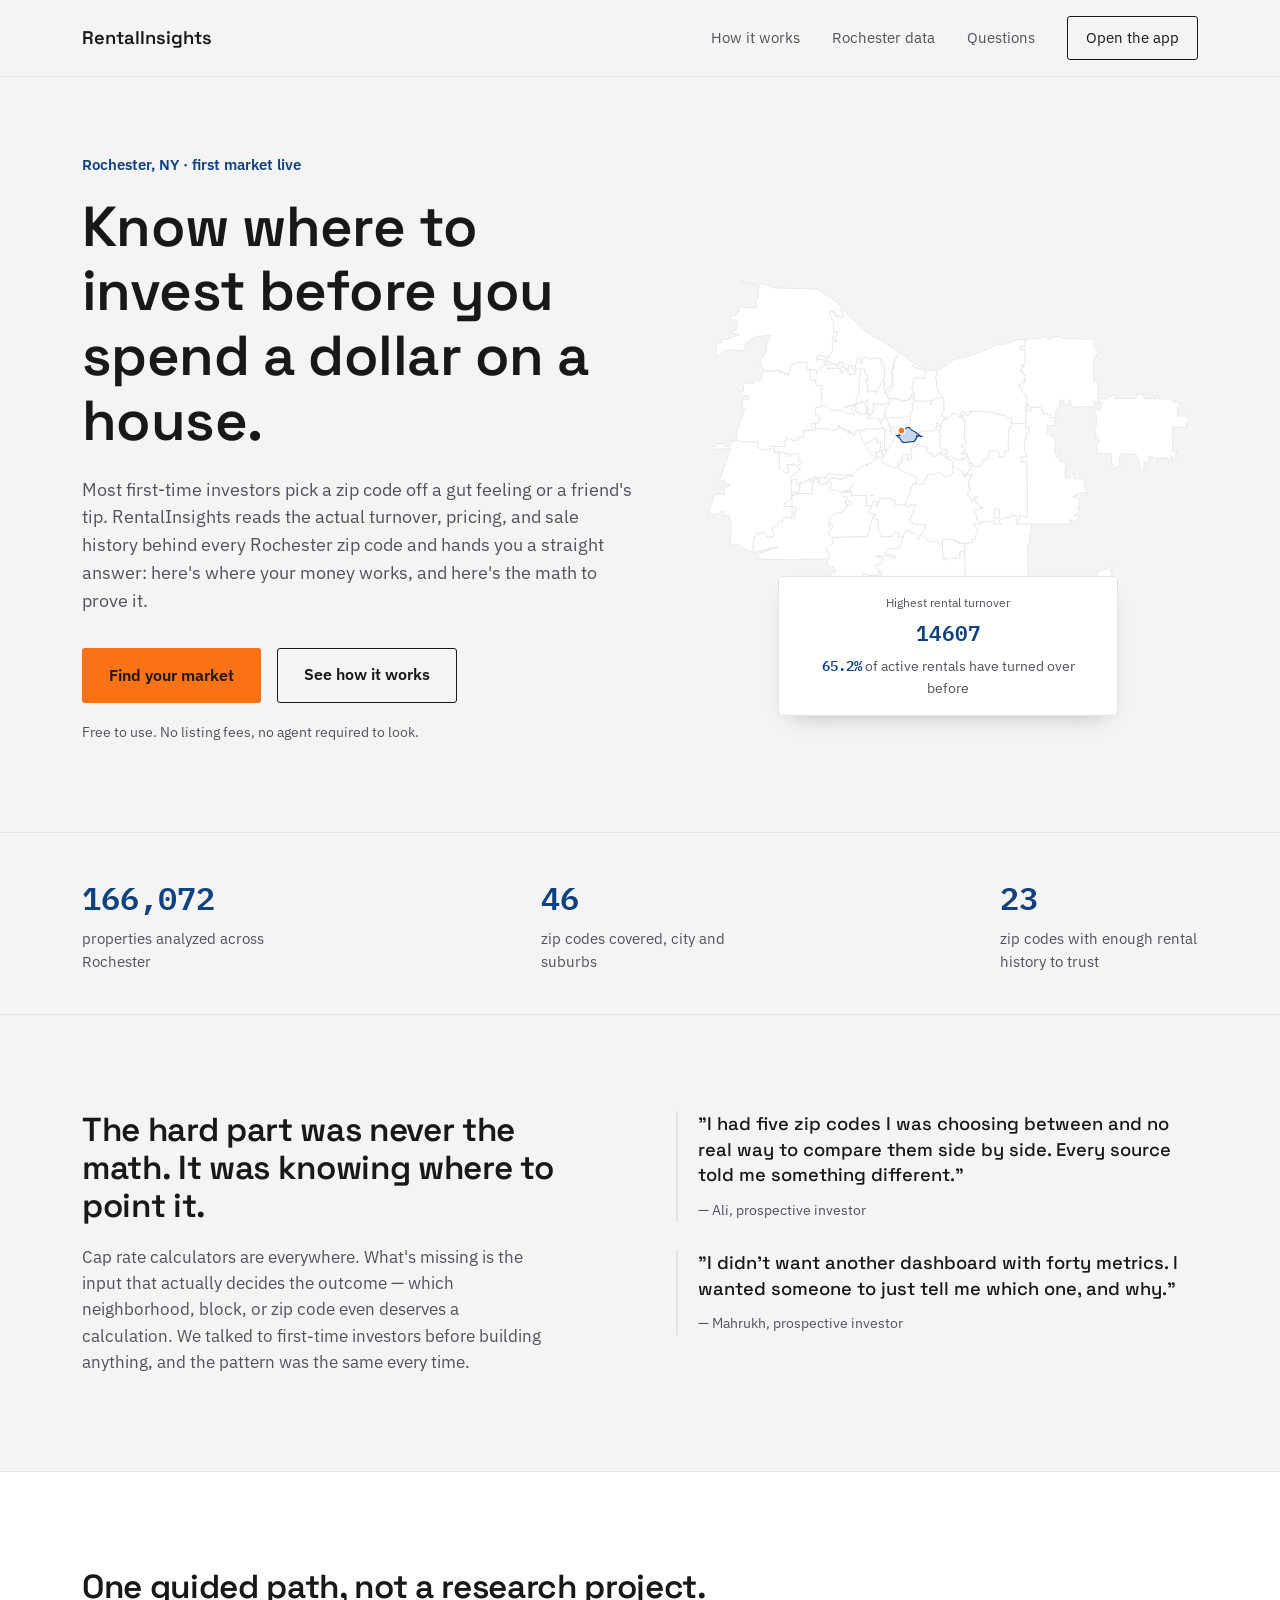
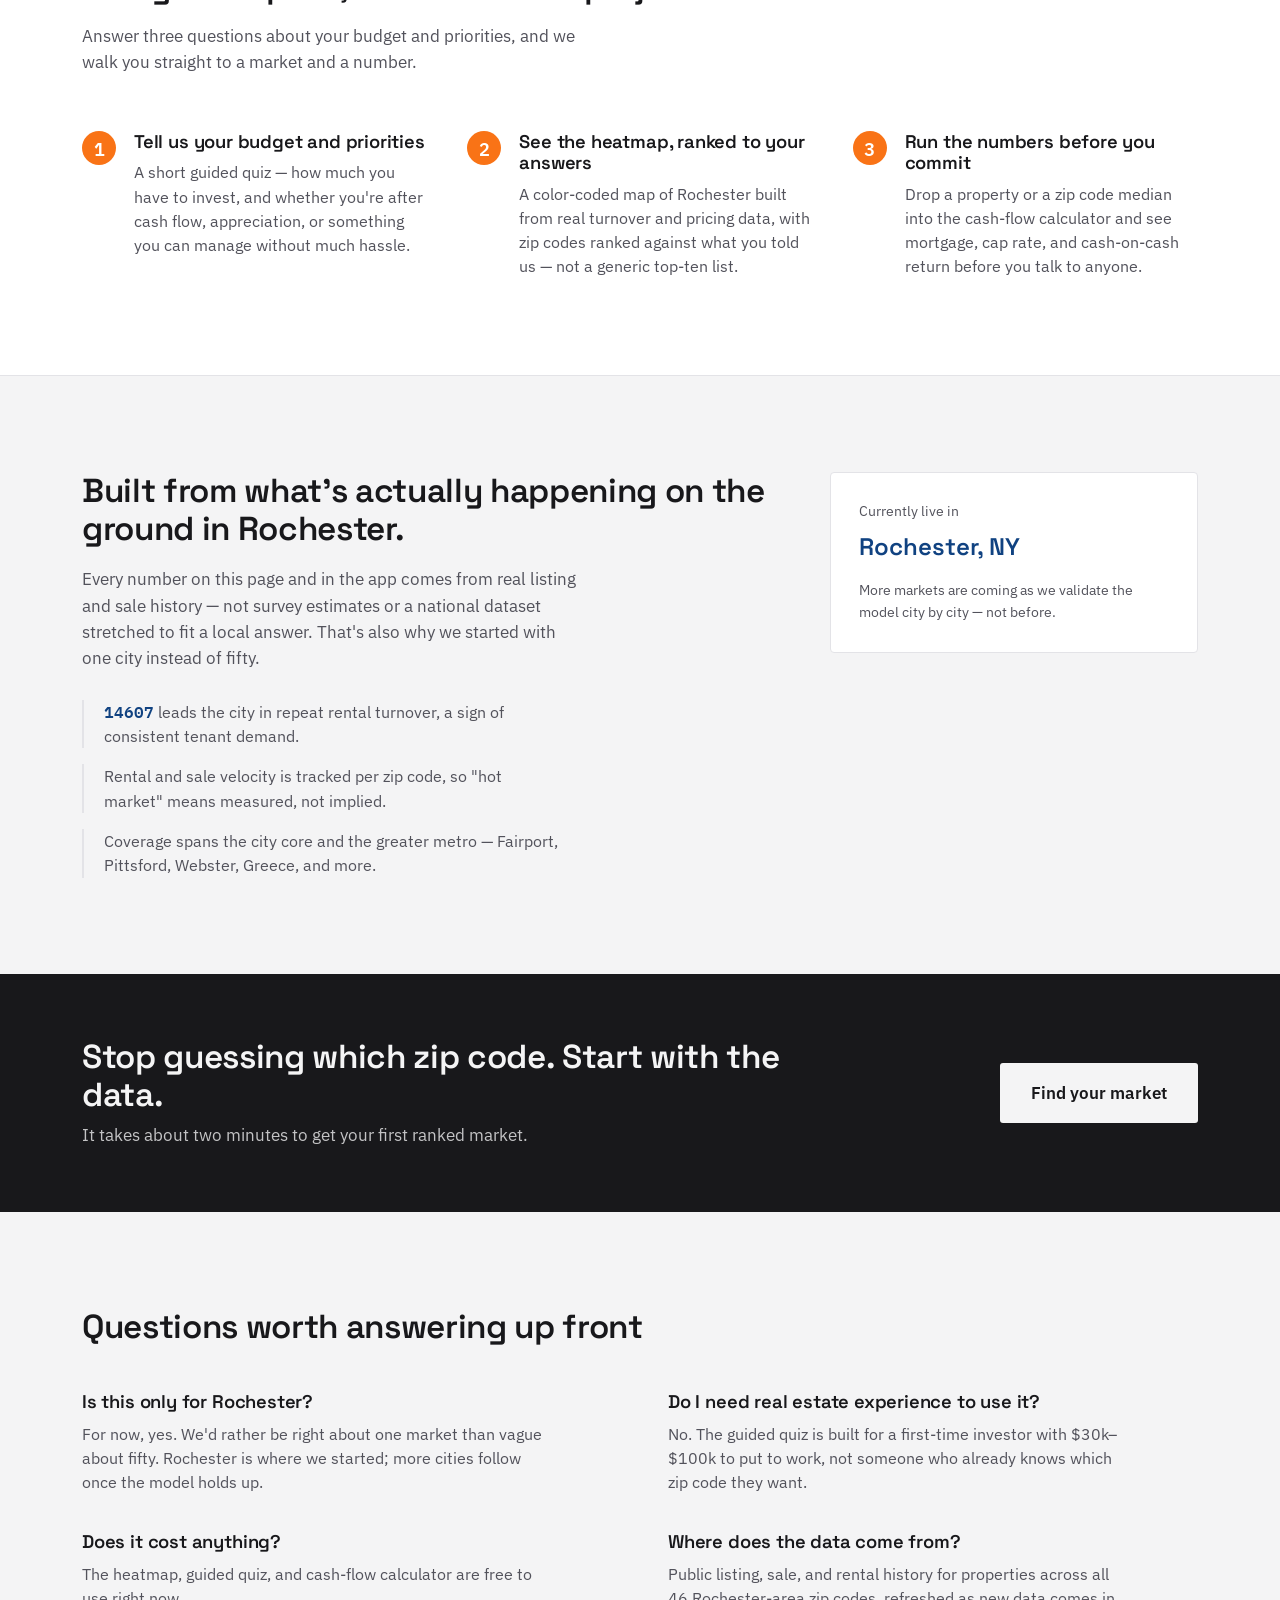
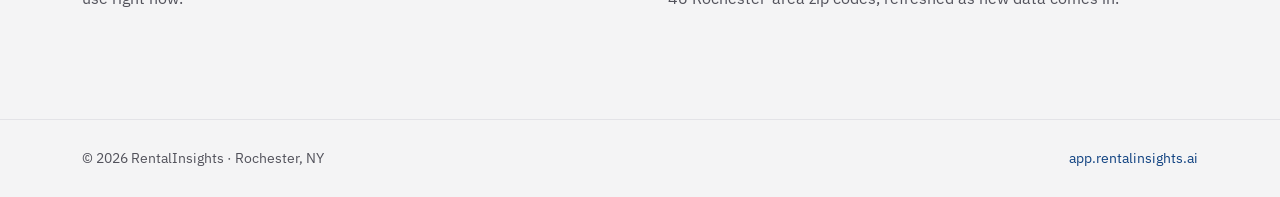
==== index.html @ c23ad4b2 "Add static marketing landing page for GitHub Pages Editorial cartography-themed landing page grounde" ====
<!doctype html>
<html lang="en">
<head>
  <meta charset="UTF-8" />
  <meta name="viewport" content="width=device-width, initial-scale=1.0" />
  <title>RentalInsights — Know where to invest before you spend a dollar on a house</title>
  <meta name="description" content="RentalInsights turns Rochester, NY's actual property and rental-turnover data into a plain answer: which zip codes are worth your money, and why." />
  <link rel="preconnect" href="https://fonts.googleapis.com" />
  <link rel="preconnect" href="https://fonts.gstatic.com" crossorigin />
  <link href="https://fonts.googleapis.com/css2?family=Space+Grotesk:wght@400;500;600;700&family=IBM+Plex+Sans:wght@400;500;600&family=IBM+Plex+Mono:wght@500;600&display=swap" rel="stylesheet" />
  <link rel="stylesheet" href="styles.css" />
  <link rel="icon" href="data:image/svg+xml,<svg xmlns=%22http://www.w3.org/2000/svg%22 viewBox=%220 0 100 100%22><rect width=%22100%22 height=%22100%22 rx=%2216%22 fill=%22%23f97316%22/><circle cx=%2250%22 cy=%2244%22 r=%2220%22 fill=%22none%22 stroke=%22%23ffffff%22 stroke-width=%228%22/><line x1=%2264%22 y1=%2258%22 x2=%2280%22 y2=%2274%22 stroke=%22%23ffffff%22 stroke-width=%228%22 stroke-linecap=%22round%22/></svg>" />
</head>
<body>

  <header class="site-header">
    <div class="wrap header-row">
      <a class="wordmark" href="#top">RentalInsights</a>
      <nav class="header-nav">
        <a href="#how-it-works">How it works</a>
        <a href="#rochester">Rochester data</a>
        <a href="#faq">Questions</a>
        <a class="header-cta" href="https://app.rentalinsights.ai">Open the app</a>
      </nav>
    </div>
  </header>

  <main id="top">

    <section class="hero">
      <div class="wrap hero-grid">
        <div class="hero-copy">
          <p class="kicker">Rochester, NY &middot; first market live</p>
          <h1>Know where to invest before you spend a dollar on a house.</h1>
          <p class="lede">
            Most first-time investors pick a zip code off a gut feeling or a friend's tip. RentalInsights
            reads the actual turnover, pricing, and sale history behind every Rochester zip code and hands
            you a straight answer: here's where your money works, and here's the math to prove it.
          </p>
          <div class="hero-actions">
            <a class="btn btn-primary" href="https://app.rentalinsights.ai/onboarding/">Find your market</a>
            <a class="btn btn-quiet" href="#how-it-works">See how it works</a>
          </div>
          <p class="hero-note">Free to use. No listing fees, no agent required to look.</p>
        </div>

        <div class="hero-map">
          <img src="assets/rochester-zips.svg" alt="Map of Rochester, NY zip codes, with 14607 highlighted" class="map-svg" />
          <div class="map-callout">
            <span class="map-callout-label">Highest rental turnover</span>
            <span class="map-callout-zip">14607</span>
            <span class="map-callout-stat"><span class="num">65.2%</span> of active rentals have turned over before</span>
          </div>
        </div>
      </div>
    </section>

    <section class="proof">
      <div class="wrap proof-row">
        <div class="proof-stat">
          <span class="num">166,072</span>
          <span class="proof-label">properties analyzed across Rochester</span>
        </div>
        <div class="proof-stat">
          <span class="num">46</span>
          <span class="proof-label">zip codes covered, city and suburbs</span>
        </div>
        <div class="proof-stat">
          <span class="num">23</span>
          <span class="proof-label">zip codes with enough rental history to trust</span>
        </div>
      </div>
    </section>

    <section class="problem">
      <div class="wrap problem-grid">
        <div class="problem-text">
          <h2>The hard part was never the math. It was knowing where to point it.</h2>
          <p>
            Cap rate calculators are everywhere. What's missing is the input that actually decides
            the outcome &mdash; which neighborhood, block, or zip code even deserves a calculation.
            We talked to first-time investors before building anything, and the pattern was the same
            every time.
          </p>
        </div>
        <div class="quotes">
          <blockquote class="quote">
            <p>"I had five zip codes I was choosing between and no real way to compare them side by side. Every source told me something different."</p>
            <cite>&mdash; Ali, prospective investor</cite>
          </blockquote>
          <blockquote class="quote">
            <p>"I didn't want another dashboard with forty metrics. I wanted someone to just tell me which one, and why."</p>
            <cite>&mdash; Mahrukh, prospective investor</cite>
          </blockquote>
        </div>
      </div>
    </section>

    <section class="journey" id="how-it-works">
      <div class="wrap">
        <h2>One guided path, not a research project.</h2>
        <p class="section-lede">
          Answer three questions about your budget and priorities, and we walk you straight to a market
          and a number.
        </p>

        <ol class="steps">
          <li class="step">
            <span class="step-index">1</span>
            <div class="step-body">
              <h3>Tell us your budget and priorities</h3>
              <p>A short guided quiz &mdash; how much you have to invest, and whether you're after cash flow, appreciation, or something you can manage without much hassle.</p>
            </div>
          </li>
          <li class="step">
            <span class="step-index">2</span>
            <div class="step-body">
              <h3>See the heatmap, ranked to your answers</h3>
              <p>A color-coded map of Rochester built from real turnover and pricing data, with zip codes ranked against what you told us &mdash; not a generic top-ten list.</p>
            </div>
          </li>
          <li class="step">
            <span class="step-index">3</span>
            <div class="step-body">
              <h3>Run the numbers before you commit</h3>
              <p>Drop a property or a zip code median into the cash-flow calculator and see mortgage, cap rate, and cash-on-cash return before you talk to anyone.</p>
            </div>
          </li>
        </ol>
      </div>
    </section>

    <section class="rochester" id="rochester">
      <div class="wrap rochester-grid">
        <div class="rochester-text">
          <h2>Built from what's actually happening on the ground in Rochester.</h2>
          <p>
            Every number on this page and in the app comes from real listing and sale history &mdash;
            not survey estimates or a national dataset stretched to fit a local answer. That's also
            why we started with one city instead of fifty.
          </p>
          <ul class="fact-list">
            <li><span class="num">14607</span> leads the city in repeat rental turnover, a sign of consistent tenant demand.</li>
            <li>Rental and sale velocity is tracked per zip code, so "hot market" means measured, not implied.</li>
            <li>Coverage spans the city core and the greater metro &mdash; Fairport, Pittsford, Webster, Greece, and more.</li>
          </ul>
        </div>
        <div class="rochester-badge">
          <p class="badge-eyebrow">Currently live in</p>
          <p class="badge-city">Rochester, NY</p>
          <p class="badge-note">More markets are coming as we validate the model city by city &mdash; not before.</p>
        </div>
      </div>
    </section>

    <section class="cta-band">
      <div class="wrap cta-row">
        <div>
          <h2>Stop guessing which zip code. Start with the data.</h2>
          <p>It takes about two minutes to get your first ranked market.</p>
        </div>
        <a class="btn btn-primary btn-large" href="https://app.rentalinsights.ai/onboarding/">Find your market</a>
      </div>
    </section>

    <section class="faq" id="faq">
      <div class="wrap">
        <h2>Questions worth answering up front</h2>
        <div class="faq-grid">
          <div class="faq-item">
            <h3>Is this only for Rochester?</h3>
            <p>For now, yes. We'd rather be right about one market than vague about fifty. Rochester is where we started; more cities follow once the model holds up.</p>
          </div>
          <div class="faq-item">
            <h3>Do I need real estate experience to use it?</h3>
            <p>No. The guided quiz is built for a first-time investor with $30k&ndash;$100k to put to work, not someone who already knows which zip code they want.</p>
          </div>
          <div class="faq-item">
            <h3>Does it cost anything?</h3>
            <p>The heatmap, guided quiz, and cash-flow calculator are free to use right now.</p>
          </div>
          <div class="faq-item">
            <h3>Where does the data come from?</h3>
            <p>Public listing, sale, and rental history for properties across all 46 Rochester-area zip codes, refreshed as new data comes in.</p>
          </div>
        </div>
      </div>
    </section>

  </main>

  <footer class="site-footer">
    <div class="wrap footer-row">
      <span>&copy; 2026 RentalInsights &middot; Rochester, NY</span>
      <a href="https://app.rentalinsights.ai">app.rentalinsights.ai</a>
    </div>
  </footer>

</body>
</html>
---- styles.css ----
:root {
  --ink-900: #18181b;
  --ink-700: #52525b;
  --paper-50: #f4f4f5;
  --paper-0: #ffffff;
  --signal-blue: #2a78d6;
  --signal-blue-deep: #104281;
  --brand-orange: #f97316;
  --brand-orange-deep: #c2410c;
  --line: #e3e3e7;

  --font-display: "Space Grotesk", "IBM Plex Sans", sans-serif;
  --font-body: "IBM Plex Sans", sans-serif;
  --font-mono: "IBM Plex Mono", monospace;

  color-scheme: light;
}

* { box-sizing: border-box; }

body {
  margin: 0;
  background: var(--paper-50);
  color: var(--ink-900);
  font-family: var(--font-body);
  font-size: 17px;
  line-height: 1.55;
  -webkit-font-smoothing: antialiased;
}

.wrap {
  max-width: 1180px;
  margin: 0 auto;
  padding: 0 32px;
}

h1, h2, h3 {
  font-family: var(--font-display);
  color: var(--ink-900);
  line-height: 1.15;
  margin: 0;
  letter-spacing: -0.01em;
}

h1 { font-size: clamp(2.4rem, 4.4vw, 3.6rem); font-weight: 600; }
h2 { font-size: clamp(1.7rem, 2.6vw, 2.3rem); font-weight: 600; max-width: 34ch; }
h3 { font-size: 1.15rem; font-weight: 600; }

p { margin: 0; }

a { color: inherit; }

.num {
  font-family: var(--font-mono);
  font-weight: 600;
  color: var(--signal-blue-deep);
}

/* ---------- header ---------- */

.site-header {
  border-bottom: 1px solid var(--line);
  background: var(--paper-50);
}

.header-row {
  display: flex;
  align-items: center;
  justify-content: space-between;
  height: 76px;
}

.wordmark {
  font-family: var(--font-display);
  font-weight: 600;
  font-size: 1.15rem;
  text-decoration: none;
  color: var(--ink-900);
}

.header-nav {
  display: flex;
  align-items: center;
  gap: 32px;
}

.header-nav a {
  text-decoration: none;
  font-size: 0.95rem;
  color: var(--ink-700);
}

.header-nav a:hover { color: var(--ink-900); }

.header-cta {
  padding: 9px 18px;
  border: 1px solid var(--ink-900);
  border-radius: 3px;
  color: var(--ink-900) !important;
}

.header-cta:hover {
  background: var(--ink-900);
  color: var(--paper-50) !important;
}

/* ---------- buttons ---------- */

.btn {
  display: inline-block;
  text-decoration: none;
  font-family: var(--font-body);
  font-weight: 600;
  font-size: 1rem;
  padding: 14px 26px;
  border-radius: 3px;
  border: 1px solid transparent;
  transition: background 0.15s ease, color 0.15s ease, border-color 0.15s ease;
}

.btn-primary {
  background: var(--brand-orange);
  color: var(--ink-900);
}

.btn-primary:hover { background: var(--brand-orange-deep); color: var(--paper-0); }

.btn-quiet {
  color: var(--ink-900);
  border-color: var(--ink-900);
  padding: 13px 26px;
}

.btn-quiet:hover {
  background: var(--ink-900);
  color: var(--paper-50);
}

.btn-large { font-size: 1.05rem; padding: 16px 30px; }

/* ---------- hero ---------- */

.hero {
  padding: 76px 0 88px;
}

.hero-grid {
  display: grid;
  grid-template-columns: 1.05fr 0.95fr;
  gap: 64px;
  align-items: center;
}

.kicker {
  font-size: 0.95rem;
  color: var(--signal-blue-deep);
  font-weight: 600;
  margin-bottom: 18px;
}

.hero-copy h1 { margin-bottom: 22px; }

.lede {
  font-size: 1.12rem;
  color: var(--ink-700);
  max-width: 52ch;
  margin-bottom: 34px;
}

.hero-actions {
  display: flex;
  gap: 16px;
  margin-bottom: 18px;
}

.hero-note {
  font-size: 0.9rem;
  color: var(--ink-700);
}

.hero-map {
  position: relative;
}

.map-svg {
  width: 100%;
  height: auto;
  display: block;
}

.zip-fills path {
  fill: var(--paper-0);
  stroke: var(--line);
  stroke-width: 1.4;
}

.zip-highlight path {
  fill: var(--signal-blue);
  fill-opacity: 0.22;
  stroke: var(--signal-blue-deep);
  stroke-width: 2.2;
}

.zip-marker {
  fill: var(--brand-orange);
  stroke: var(--paper-0);
  stroke-width: 3;
}

.map-callout {
  position: absolute;
  bottom: -18px;
  left: 50%;
  transform: translateX(-50%);
  background: var(--paper-0);
  border: 1px solid var(--line);
  border-radius: 4px;
  padding: 16px 22px;
  width: min(340px, 84%);
  text-align: center;
  box-shadow: 0 10px 24px -14px rgba(24, 24, 27, 0.35);
}

.map-callout-label {
  display: block;
  font-size: 0.78rem;
  color: var(--ink-700);
  margin-bottom: 4px;
}

.map-callout-zip {
  display: block;
  font-family: var(--font-mono);
  font-weight: 600;
  font-size: 1.3rem;
  color: var(--signal-blue-deep);
  margin-bottom: 6px;
}

.map-callout-stat {
  display: block;
  font-size: 0.86rem;
  color: var(--ink-700);
}

/* ---------- proof strip ---------- */

.proof {
  border-top: 1px solid var(--line);
  border-bottom: 1px solid var(--line);
  padding: 40px 0;
}

.proof-row {
  display: flex;
  justify-content: space-between;
  gap: 32px;
  flex-wrap: wrap;
}

.proof-stat {
  display: flex;
  flex-direction: column;
  gap: 6px;
}

.proof-stat .num { font-size: 2rem; }

.proof-label {
  font-size: 0.92rem;
  color: var(--ink-700);
  max-width: 22ch;
}

/* ---------- problem / quotes ---------- */

.problem { padding: 96px 0; }

.problem-grid {
  display: grid;
  grid-template-columns: 1fr 1fr;
  gap: 72px;
}

.problem-text p {
  margin-top: 18px;
  color: var(--ink-700);
  max-width: 46ch;
}

.quotes {
  display: flex;
  flex-direction: column;
  gap: 28px;
}

.quote {
  margin: 0;
  padding-left: 20px;
  border-left: 2px solid var(--line);
}

.quote p {
  font-family: var(--font-display);
  font-size: 1.15rem;
  font-weight: 500;
  color: var(--ink-900);
  line-height: 1.4;
}

.quote cite {
  display: block;
  margin-top: 12px;
  font-style: normal;
  font-size: 0.88rem;
  color: var(--ink-700);
}

/* ---------- journey ---------- */

.journey {
  background: var(--paper-0);
  padding: 96px 0;
  border-top: 1px solid var(--line);
  border-bottom: 1px solid var(--line);
}

.section-lede {
  color: var(--ink-700);
  max-width: 52ch;
  margin-top: 16px;
}

.steps {
  list-style: none;
  margin: 56px 0 0;
  padding: 0;
  display: grid;
  grid-template-columns: repeat(3, 1fr);
  gap: 40px;
}

.step {
  display: flex;
  gap: 18px;
}

.step-index {
  font-family: var(--font-mono);
  font-weight: 600;
  font-size: 1.1rem;
  color: var(--paper-0);
  background: var(--brand-orange);
  border-radius: 50%;
  width: 34px;
  height: 34px;
  flex: none;
  display: flex;
  align-items: center;
  justify-content: center;
}

.step-body h3 { margin-bottom: 8px; }

.step-body p {
  color: var(--ink-700);
  font-size: 0.98rem;
}

/* ---------- rochester ---------- */

.rochester { padding: 96px 0; }

.rochester-grid {
  display: grid;
  grid-template-columns: 1.3fr 0.7fr;
  gap: 64px;
  align-items: start;
}

.rochester-text p {
  margin-top: 18px;
  color: var(--ink-700);
  max-width: 50ch;
}

.fact-list {
  list-style: none;
  margin: 28px 0 0;
  padding: 0;
  display: flex;
  flex-direction: column;
  gap: 16px;
}

.fact-list li {
  padding-left: 20px;
  border-left: 2px solid var(--line);
  color: var(--ink-700);
  font-size: 0.98rem;
  max-width: 48ch;
}

.rochester-badge {
  border: 1px solid var(--line);
  border-radius: 4px;
  padding: 28px;
  background: var(--paper-0);
}

.badge-eyebrow {
  font-size: 0.85rem;
  color: var(--ink-700);
  margin-bottom: 6px;
}

.badge-city {
  font-family: var(--font-display);
  font-weight: 600;
  font-size: 1.5rem;
  color: var(--signal-blue-deep);
  margin-bottom: 14px;
}

.badge-note {
  font-size: 0.9rem;
  color: var(--ink-700);
}

/* ---------- cta band ---------- */

.cta-band {
  background: var(--ink-900);
  color: var(--paper-50);
  padding: 64px 0;
}

.cta-band h2 { color: var(--paper-50); margin-bottom: 8px; }

.cta-band p { color: var(--paper-50); opacity: 0.78; }

.cta-row {
  display: flex;
  align-items: center;
  justify-content: space-between;
  gap: 32px;
  flex-wrap: wrap;
}

.cta-band .btn-primary {
  background: var(--paper-50);
  color: var(--ink-900);
}

.cta-band .btn-primary:hover {
  background: var(--brand-orange);
  color: var(--ink-900);
}

/* ---------- faq ---------- */

.faq { padding: 96px 0 108px; }

.faq-grid {
  display: grid;
  grid-template-columns: 1fr 1fr;
  gap: 36px 56px;
  margin-top: 44px;
}

.faq-item h3 { margin-bottom: 10px; }

.faq-item p {
  color: var(--ink-700);
  font-size: 0.98rem;
  max-width: 46ch;
}

/* ---------- footer ---------- */

.site-footer {
  border-top: 1px solid var(--line);
  padding: 28px 0;
}

.footer-row {
  display: flex;
  justify-content: space-between;
  font-size: 0.88rem;
  color: var(--ink-700);
}

.footer-row a {
  text-decoration: none;
  color: var(--signal-blue-deep);
}

/* ---------- responsive ---------- */

@media (max-width: 900px) {
  .hero-grid,
  .problem-grid,
  .rochester-grid {
    grid-template-columns: 1fr;
  }

  .steps { grid-template-columns: 1fr; }
  .faq-grid { grid-template-columns: 1fr; }

  .hero-map { margin-top: 20px; }
  .map-callout { position: static; transform: none; width: 100%; margin-top: 20px; }

  .header-nav { gap: 18px; }
  .header-nav a:not(.header-cta) { display: none; }
}

@media (prefers-reduced-motion: reduce) {
  * { transition: none !important; }
}

:focus-visible {
  outline: 2px solid var(--signal-blue-deep);
  outline-offset: 2px;
}
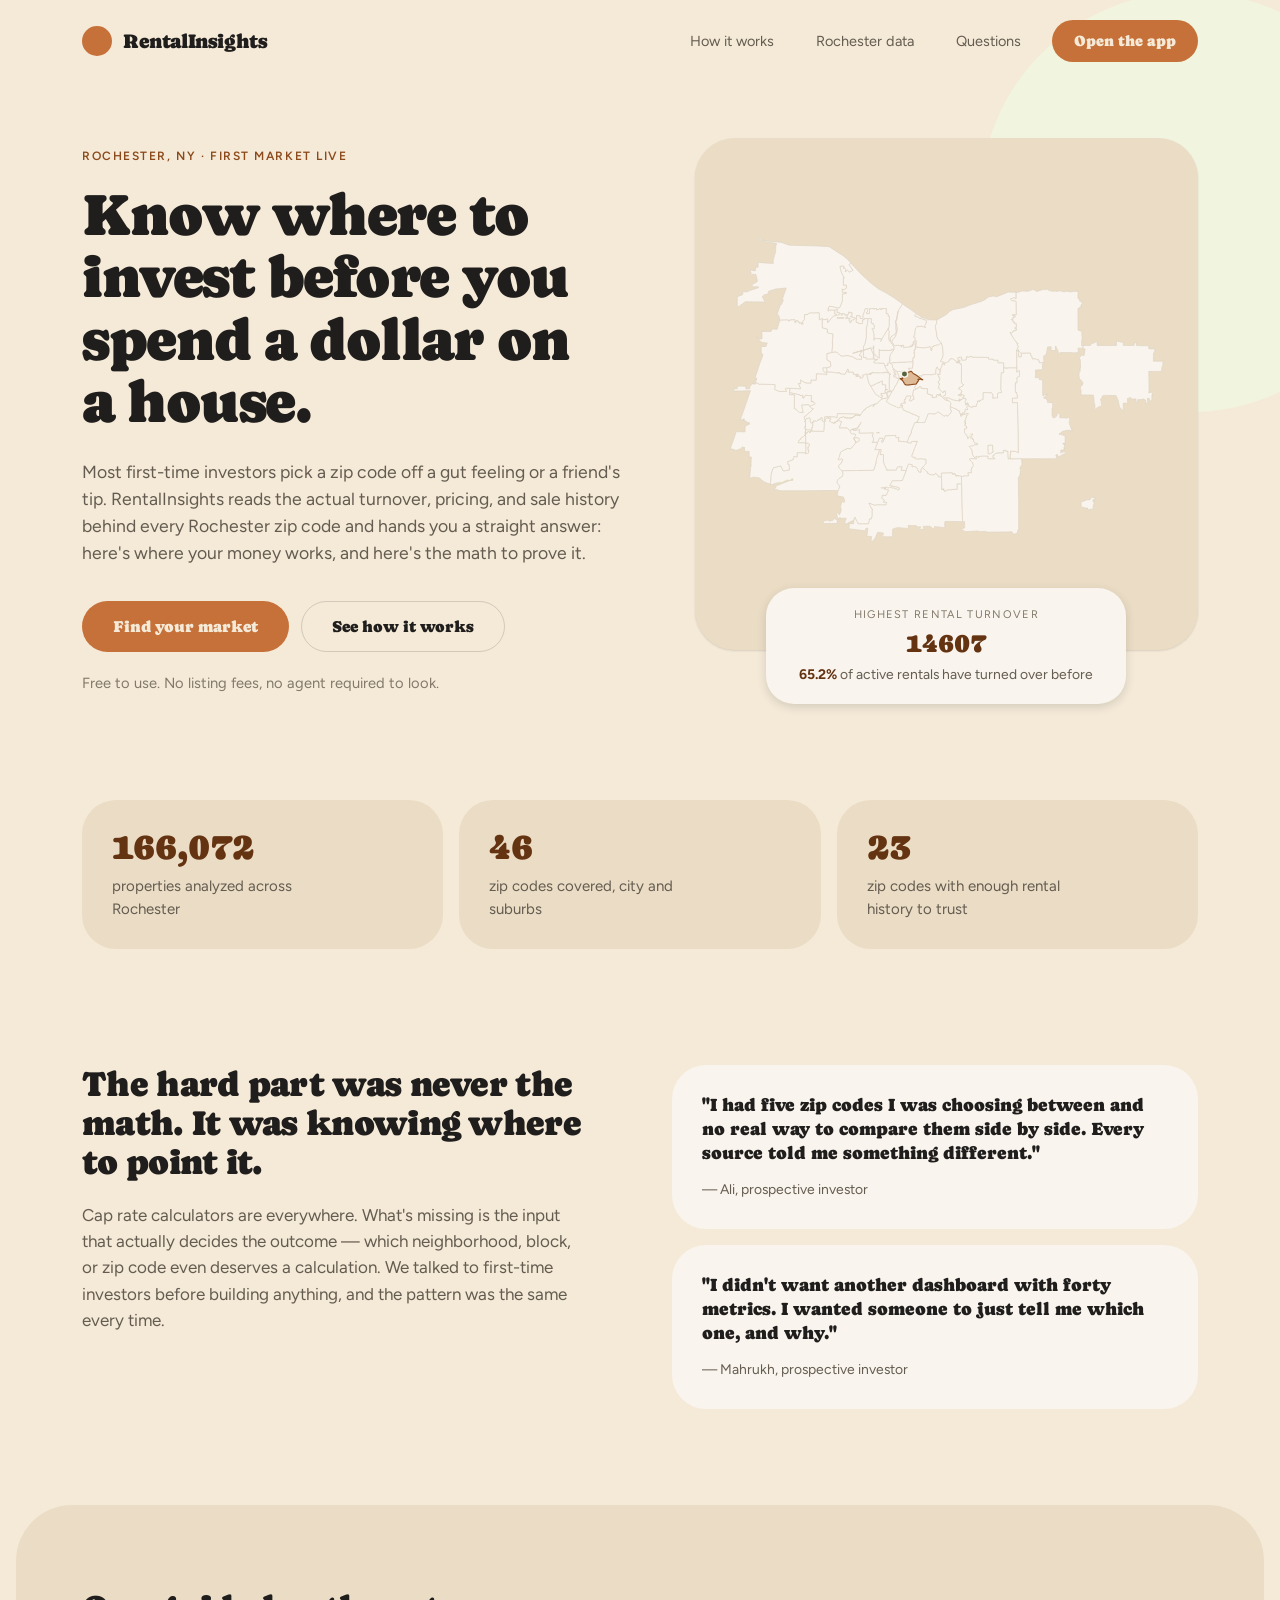
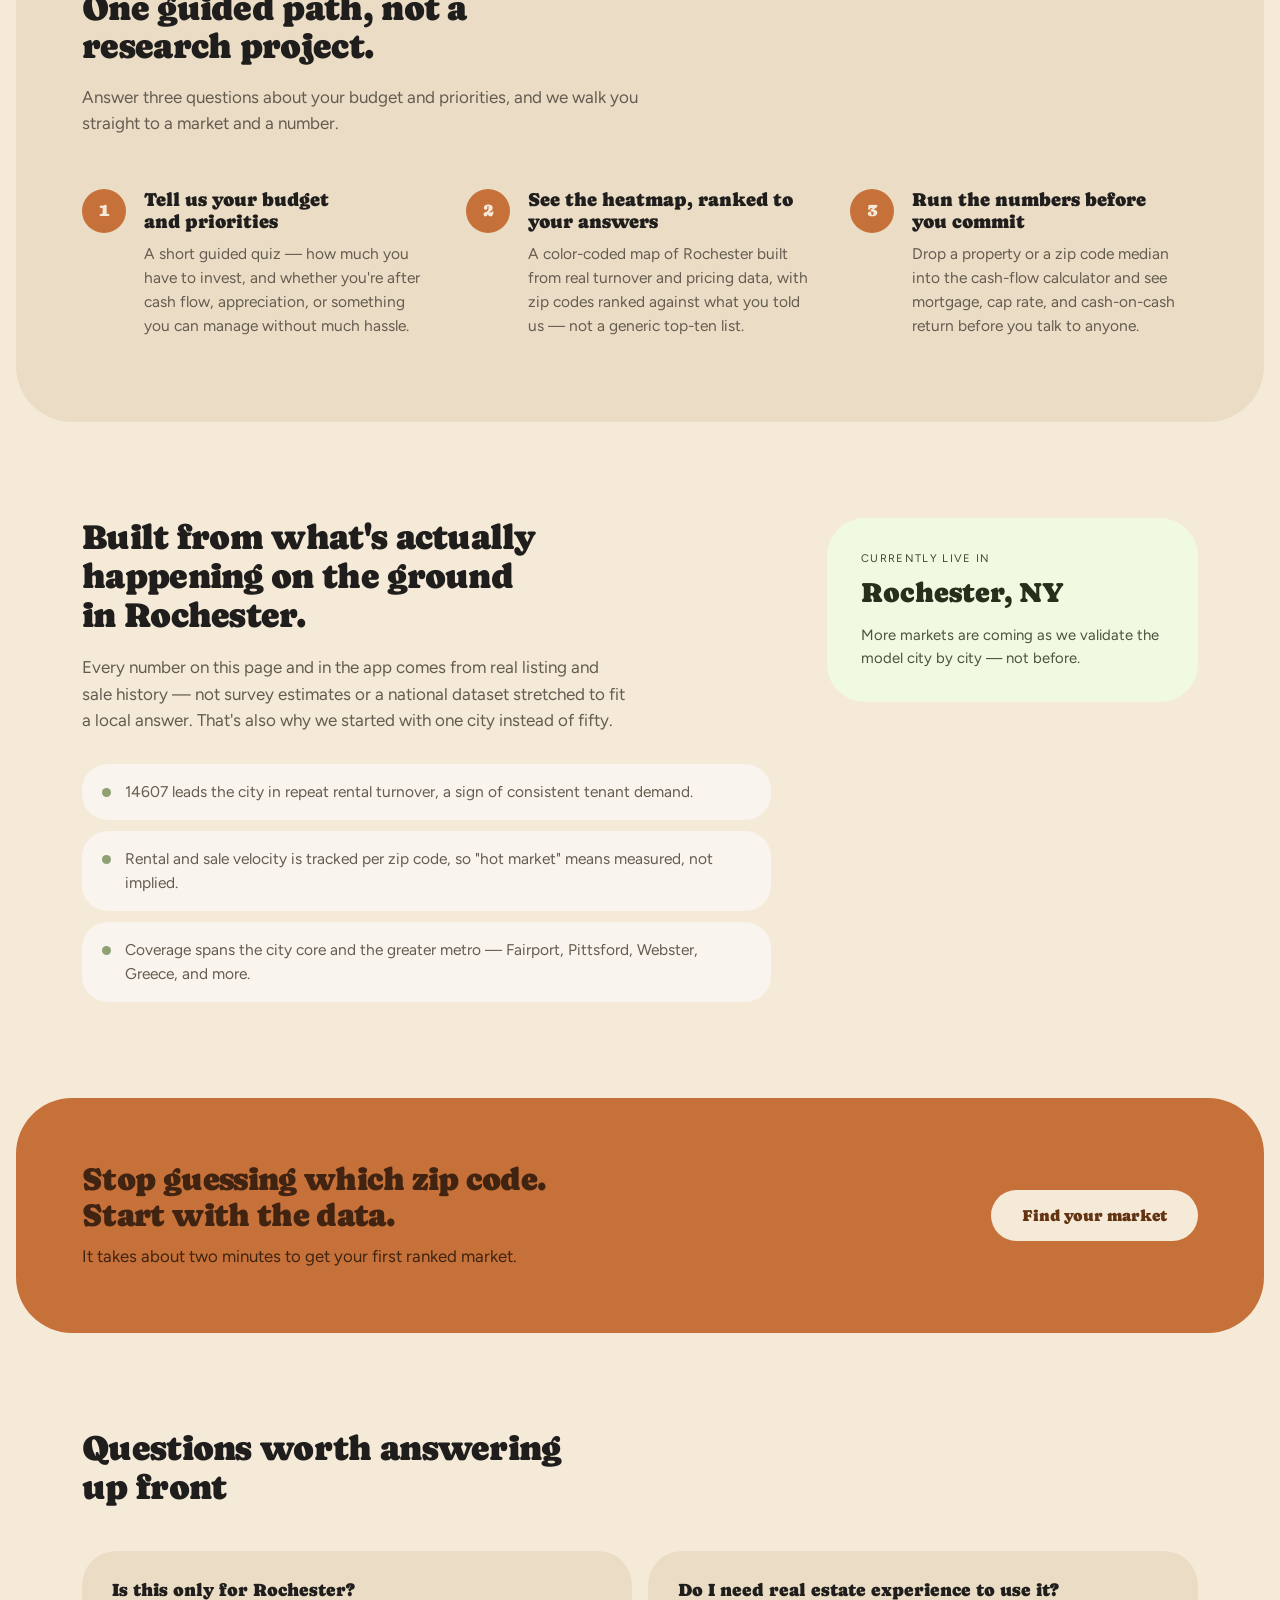
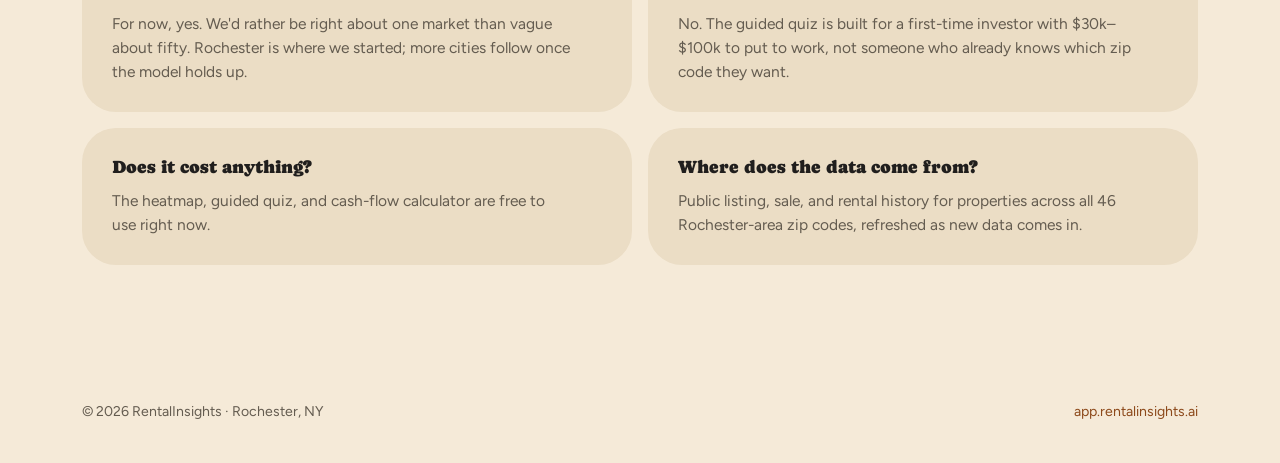
==== commit c3ac899e: "Restyle landing page on the Organic design system Rebuild index.html and styles.css from the Marketi" ====
--- a/index.html
+++ b/index.html
@@ -5,18 +5,22 @@
   <meta name="viewport" content="width=device-width, initial-scale=1.0" />
   <title>RentalInsights — Know where to invest before you spend a dollar on a house</title>
   <meta name="description" content="RentalInsights turns Rochester, NY's actual property and rental-turnover data into a plain answer: which zip codes are worth your money, and why." />
+  <meta name="theme-color" content="#f5ead8" />
   <link rel="preconnect" href="https://fonts.googleapis.com" />
   <link rel="preconnect" href="https://fonts.gstatic.com" crossorigin />
-  <link href="https://fonts.googleapis.com/css2?family=Space+Grotesk:wght@400;500;600;700&family=IBM+Plex+Sans:wght@400;500;600&family=IBM+Plex+Mono:wght@500;600&display=swap" rel="stylesheet" />
+  <link href="https://fonts.googleapis.com/css2?family=Caprasimo&family=Figtree:wght@400;500;600;700&display=swap" rel="stylesheet" />
   <link rel="stylesheet" href="styles.css" />
-  <link rel="icon" href="data:image/svg+xml,<svg xmlns=%22http://www.w3.org/2000/svg%22 viewBox=%220 0 100 100%22><rect width=%22100%22 height=%22100%22 rx=%2216%22 fill=%22%23f97316%22/><circle cx=%2250%22 cy=%2244%22 r=%2220%22 fill=%22none%22 stroke=%22%23ffffff%22 stroke-width=%228%22/><line x1=%2264%22 y1=%2258%22 x2=%2280%22 y2=%2274%22 stroke=%22%23ffffff%22 stroke-width=%228%22 stroke-linecap=%22round%22/></svg>" />
+  <link rel="icon" href="data:image/svg+xml,<svg xmlns=%22http://www.w3.org/2000/svg%22 viewBox=%220 0 100 100%22><circle cx=%2250%22 cy=%2250%22 r=%2250%22 fill=%22%23c67139%22/></svg>" />
 </head>
 <body>
 
   <header class="site-header">
     <div class="wrap header-row">
-      <a class="wordmark" href="#top">RentalInsights</a>
-      <nav class="header-nav">
+      <a class="wordmark" href="#top">
+        <span class="wordmark-dot" aria-hidden="true"></span>
+        RentalInsights
+      </a>
+      <nav class="header-nav" aria-label="Primary">
         <a href="#how-it-works">How it works</a>
         <a href="#rochester">Rochester data</a>
         <a href="#faq">Questions</a>
@@ -28,6 +32,7 @@
   <main id="top">
 
     <section class="hero">
+      <div class="hero-blob" aria-hidden="true"></div>
       <div class="wrap hero-grid">
         <div class="hero-copy">
           <p class="kicker">Rochester, NY &middot; first market live</p>
@@ -39,34 +44,36 @@
           </p>
           <div class="hero-actions">
             <a class="btn btn-primary" href="https://app.rentalinsights.ai/onboarding/">Find your market</a>
-            <a class="btn btn-quiet" href="#how-it-works">See how it works</a>
+            <a class="btn btn-secondary" href="#how-it-works">See how it works</a>
           </div>
           <p class="hero-note">Free to use. No listing fees, no agent required to look.</p>
         </div>
 
         <div class="hero-map">
-          <img src="assets/rochester-zips.svg" alt="Map of Rochester, NY zip codes, with 14607 highlighted" class="map-svg" />
+          <div class="map-panel">
+            <img src="assets/rochester-zips.svg" width="1000" height="1000" alt="Map of Rochester, NY zip codes, with 14607 highlighted" />
+          </div>
           <div class="map-callout">
-            <span class="map-callout-label">Highest rental turnover</span>
+            <span class="map-callout-label eyebrow">Highest rental turnover</span>
             <span class="map-callout-zip">14607</span>
-            <span class="map-callout-stat"><span class="num">65.2%</span> of active rentals have turned over before</span>
-          </div>
-        </div>
-      </div>
-    </section>
-
-    <section class="proof">
+            <span class="map-callout-stat"><span class="stat-strong">65.2%</span> of active rentals have turned over before</span>
+          </div>
+        </div>
+      </div>
+    </section>
+
+    <section class="proof" aria-label="Coverage">
       <div class="wrap proof-row">
         <div class="proof-stat">
-          <span class="num">166,072</span>
+          <span class="proof-num">166,072</span>
           <span class="proof-label">properties analyzed across Rochester</span>
         </div>
         <div class="proof-stat">
-          <span class="num">46</span>
+          <span class="proof-num">46</span>
           <span class="proof-label">zip codes covered, city and suburbs</span>
         </div>
         <div class="proof-stat">
-          <span class="num">23</span>
+          <span class="proof-num">23</span>
           <span class="proof-label">zip codes with enough rental history to trust</span>
         </div>
       </div>
@@ -84,14 +91,14 @@
           </p>
         </div>
         <div class="quotes">
-          <blockquote class="quote">
-            <p>"I had five zip codes I was choosing between and no real way to compare them side by side. Every source told me something different."</p>
-            <cite>&mdash; Ali, prospective investor</cite>
-          </blockquote>
-          <blockquote class="quote">
-            <p>"I didn't want another dashboard with forty metrics. I wanted someone to just tell me which one, and why."</p>
-            <cite>&mdash; Mahrukh, prospective investor</cite>
-          </blockquote>
+          <figure class="quote">
+            <blockquote><p>"I had five zip codes I was choosing between and no real way to compare them side by side. Every source told me something different."</p></blockquote>
+            <figcaption>&mdash; Ali, prospective investor</figcaption>
+          </figure>
+          <figure class="quote">
+            <blockquote><p>"I didn't want another dashboard with forty metrics. I wanted someone to just tell me which one, and why."</p></blockquote>
+            <figcaption>&mdash; Mahrukh, prospective investor</figcaption>
+          </figure>
         </div>
       </div>
     </section>
@@ -106,21 +113,21 @@
 
         <ol class="steps">
           <li class="step">
-            <span class="step-index">1</span>
+            <span class="step-index" aria-hidden="true">1</span>
             <div class="step-body">
               <h3>Tell us your budget and priorities</h3>
               <p>A short guided quiz &mdash; how much you have to invest, and whether you're after cash flow, appreciation, or something you can manage without much hassle.</p>
             </div>
           </li>
           <li class="step">
-            <span class="step-index">2</span>
+            <span class="step-index" aria-hidden="true">2</span>
             <div class="step-body">
               <h3>See the heatmap, ranked to your answers</h3>
               <p>A color-coded map of Rochester built from real turnover and pricing data, with zip codes ranked against what you told us &mdash; not a generic top-ten list.</p>
             </div>
           </li>
           <li class="step">
-            <span class="step-index">3</span>
+            <span class="step-index" aria-hidden="true">3</span>
             <div class="step-body">
               <h3>Run the numbers before you commit</h3>
               <p>Drop a property or a zip code median into the cash-flow calculator and see mortgage, cap rate, and cash-on-cash return before you talk to anyone.</p>
@@ -140,26 +147,26 @@
             why we started with one city instead of fifty.
           </p>
           <ul class="fact-list">
-            <li><span class="num">14607</span> leads the city in repeat rental turnover, a sign of consistent tenant demand.</li>
+            <li>14607 leads the city in repeat rental turnover, a sign of consistent tenant demand.</li>
             <li>Rental and sale velocity is tracked per zip code, so "hot market" means measured, not implied.</li>
             <li>Coverage spans the city core and the greater metro &mdash; Fairport, Pittsford, Webster, Greece, and more.</li>
           </ul>
         </div>
-        <div class="rochester-badge">
-          <p class="badge-eyebrow">Currently live in</p>
+        <aside class="rochester-badge">
+          <p class="eyebrow">Currently live in</p>
           <p class="badge-city">Rochester, NY</p>
           <p class="badge-note">More markets are coming as we validate the model city by city &mdash; not before.</p>
-        </div>
+        </aside>
       </div>
     </section>
 
     <section class="cta-band">
       <div class="wrap cta-row">
-        <div>
+        <div class="cta-copy">
           <h2>Stop guessing which zip code. Start with the data.</h2>
           <p>It takes about two minutes to get your first ranked market.</p>
         </div>
-        <a class="btn btn-primary btn-large" href="https://app.rentalinsights.ai/onboarding/">Find your market</a>
+        <a class="btn" href="https://app.rentalinsights.ai/onboarding/">Find your market</a>
       </div>
     </section>
 
--- a/styles.css
+++ b/styles.css
@@ -1,32 +1,96 @@
+/* RentalInsights marketing site — built on the Organic design system.
+   Tokens first (from the Organic token sheet), then page components.
+   Take colors, fonts and radii from the variables; don't hard-code new hexes. */
+
 :root {
-  --ink-900: #18181b;
-  --ink-700: #52525b;
-  --paper-50: #f4f4f5;
-  --paper-0: #ffffff;
-  --signal-blue: #2a78d6;
-  --signal-blue-deep: #104281;
-  --brand-orange: #f97316;
-  --brand-orange-deep: #c2410c;
-  --line: #e3e3e7;
-
-  --font-display: "Space Grotesk", "IBM Plex Sans", sans-serif;
-  --font-body: "IBM Plex Sans", sans-serif;
-  --font-mono: "IBM Plex Mono", monospace;
+  --color-bg: #f5ead8;
+  --color-surface: #ebddc5;
+  --color-text: #201e1d;
+  --color-accent: #c67139;
+  --color-accent-2: #7a8a5e;
+  --color-divider: color-mix(in srgb, #201e1d 16%, transparent);
+
+  /* Tonal ramps — OKLCH on one shared lightness scale. */
+  --color-neutral-100: #f9f4ed;
+  --color-neutral-200: #eee7db;
+  --color-neutral-300: #dcd3c4;
+  --color-neutral-600: #82796a;
+  --color-neutral-700: #645c50;
+  --color-neutral-900: #2e2b25;
+
+  --color-accent-100: #fff2eb;
+  --color-accent-400: #f6a06b;
+  --color-accent-600: #b2622d;
+  --color-accent-700: #8c491a;
+  --color-accent-800: #643312;
+  --color-accent-900: #402310;
+
+  --color-accent-2-100: #f0fae1;
+  --color-accent-2-500: #8fa073;
+  --color-accent-2-800: #3d472b;
+  --color-accent-2-900: #272e1b;
+
+  --font-heading: "Caprasimo", Georgia, serif;
+  --font-body: "Figtree", system-ui, sans-serif;
+
+  --radius-pill: 999px;
+  --radius-chip: 26px;
+  --radius-card: 34px;
+  --radius-panel: 40px;
+  --radius-band: 56px;
+
+  --shadow-sm: 0 1px 2px color-mix(in srgb, #2e2b25 14%, transparent);
+  --shadow-md: 0 3px 10px color-mix(in srgb, #2e2b25 16%, transparent);
 
   color-scheme: light;
 }
 
-* { box-sizing: border-box; }
+*, *::before, *::after { box-sizing: border-box; }
 
 body {
   margin: 0;
-  background: var(--paper-50);
-  color: var(--ink-900);
+  background: var(--color-bg);
+  color: var(--color-text);
   font-family: var(--font-body);
   font-size: 17px;
   line-height: 1.55;
+  overflow-x: hidden;
   -webkit-font-smoothing: antialiased;
 }
+
+h1, h2, h3 {
+  font-family: var(--font-heading);
+  font-weight: 400;
+  margin: 0;
+  text-wrap: pretty;
+}
+
+h1 {
+  font-size: clamp(2.5rem, 4.6vw, 3.9rem);
+  line-height: 1.06;
+  letter-spacing: -0.025em;
+  max-width: 19ch;
+}
+
+h2 {
+  font-size: clamp(1.8rem, 2.7vw, 2.4rem);
+  line-height: 1.12;
+  letter-spacing: -0.02em;
+  max-width: 30ch;
+}
+
+h3 { font-size: 1.16rem; line-height: 1.2; }
+
+p { margin: 0; text-wrap: pretty; }
+
+a { color: var(--color-accent-700); text-decoration: none; }
+a:hover { color: var(--color-accent); }
+
+img { display: block; max-width: 100%; }
+
+:focus { outline: none; }
+:focus-visible { outline: 2px solid var(--color-accent); outline-offset: 2px; }
+::selection { background: color-mix(in srgb, var(--color-accent) 30%, transparent); }
 
 .wrap {
   max-width: 1180px;
@@ -34,243 +98,201 @@
   padding: 0 32px;
 }
 
-h1, h2, h3 {
-  font-family: var(--font-display);
-  color: var(--ink-900);
-  line-height: 1.15;
-  margin: 0;
-  letter-spacing: -0.01em;
-}
-
-h1 { font-size: clamp(2.4rem, 4.4vw, 3.6rem); font-weight: 600; }
-h2 { font-size: clamp(1.7rem, 2.6vw, 2.3rem); font-weight: 600; max-width: 34ch; }
-h3 { font-size: 1.15rem; font-weight: 600; }
-
-p { margin: 0; }
-
-a { color: inherit; }
-
-.num {
-  font-family: var(--font-mono);
-  font-weight: 600;
-  color: var(--signal-blue-deep);
-}
+.muted { color: var(--color-neutral-700); }
+
+.eyebrow {
+  font-size: 11px;
+  letter-spacing: 0.12em;
+  text-transform: uppercase;
+}
+
+/* ---------- buttons ---------- */
+
+.btn {
+  display: inline-flex;
+  align-items: center;
+  justify-content: center;
+  font-family: var(--font-heading);
+  font-size: 1.02rem;
+  line-height: 1.2;
+  padding: 15px 30px;
+  border-radius: var(--radius-pill);
+  border: 1px solid transparent;
+  white-space: nowrap;
+  transition: background-color 0.15s ease, color 0.15s ease;
+}
+
+.btn-primary { background: var(--color-accent); color: var(--color-bg); }
+.btn-primary:hover { background: var(--color-accent-600); color: var(--color-bg); }
+.btn-primary:active { background: var(--color-accent-700); }
+
+.btn-secondary { border-color: var(--color-divider); color: var(--color-text); }
+.btn-secondary:hover { background: color-mix(in srgb, var(--color-text) 7%, transparent); color: var(--color-text); }
+.btn-secondary:active { background: color-mix(in srgb, var(--color-text) 14%, transparent); }
 
 /* ---------- header ---------- */
 
-.site-header {
-  border-bottom: 1px solid var(--line);
-  background: var(--paper-50);
-}
+.site-header { padding: 20px 0; position: relative; z-index: 1; }
 
 .header-row {
   display: flex;
   align-items: center;
   justify-content: space-between;
-  height: 76px;
+  gap: 24px;
 }
 
 .wordmark {
-  font-family: var(--font-display);
-  font-weight: 600;
-  font-size: 1.15rem;
-  text-decoration: none;
-  color: var(--ink-900);
-}
-
-.header-nav {
   display: flex;
   align-items: center;
-  gap: 32px;
-}
+  gap: 11px;
+  color: var(--color-text);
+  font-family: var(--font-heading);
+  font-size: 20px;
+  letter-spacing: -0.02em;
+  white-space: nowrap;
+}
+.wordmark:hover { color: var(--color-text); }
+
+.wordmark-dot {
+  width: 30px;
+  height: 30px;
+  flex: none;
+  border-radius: var(--radius-pill);
+  background: var(--color-accent);
+}
+
+.header-nav { display: flex; align-items: center; gap: 8px; }
 
 .header-nav a {
-  text-decoration: none;
-  font-size: 0.95rem;
-  color: var(--ink-700);
-}
-
-.header-nav a:hover { color: var(--ink-900); }
-
-.header-cta {
-  padding: 9px 18px;
-  border: 1px solid var(--ink-900);
-  border-radius: 3px;
-  color: var(--ink-900) !important;
-}
-
-.header-cta:hover {
-  background: var(--ink-900);
-  color: var(--paper-50) !important;
-}
-
-/* ---------- buttons ---------- */
-
-.btn {
-  display: inline-block;
-  text-decoration: none;
-  font-family: var(--font-body);
-  font-weight: 600;
-  font-size: 1rem;
-  padding: 14px 26px;
-  border-radius: 3px;
-  border: 1px solid transparent;
-  transition: background 0.15s ease, color 0.15s ease, border-color 0.15s ease;
-}
-
-.btn-primary {
-  background: var(--brand-orange);
-  color: var(--ink-900);
-}
-
-.btn-primary:hover { background: var(--brand-orange-deep); color: var(--paper-0); }
-
-.btn-quiet {
-  color: var(--ink-900);
-  border-color: var(--ink-900);
-  padding: 13px 26px;
-}
-
-.btn-quiet:hover {
-  background: var(--ink-900);
-  color: var(--paper-50);
-}
-
-.btn-large { font-size: 1.05rem; padding: 16px 30px; }
+  padding: 9px 17px;
+  border-radius: var(--radius-pill);
+  font-size: 14.5px;
+  color: var(--color-neutral-700);
+  transition: background-color 0.15s ease, color 0.15s ease;
+}
+.header-nav a:hover { background: var(--color-neutral-100); color: var(--color-text); }
+
+.header-nav .header-cta {
+  margin-left: 6px;
+  padding: 10px 22px;
+  background: var(--color-accent);
+  color: var(--color-bg);
+  font-family: var(--font-heading);
+  white-space: nowrap;
+}
+.header-nav .header-cta:hover { background: var(--color-accent-600); color: var(--color-bg); }
 
 /* ---------- hero ---------- */
 
-.hero {
-  padding: 76px 0 88px;
+.hero { padding: 56px 0 96px; position: relative; }
+
+.hero-blob {
+  position: absolute;
+  top: -90px;
+  right: -120px;
+  width: 420px;
+  height: 420px;
+  border-radius: var(--radius-pill);
+  background: var(--color-accent-2-100);
+  opacity: 0.7;
+  pointer-events: none;
 }
 
 .hero-grid {
   display: grid;
   grid-template-columns: 1.05fr 0.95fr;
-  gap: 64px;
+  gap: 56px;
   align-items: center;
+  position: relative;
 }
 
 .kicker {
-  font-size: 0.95rem;
-  color: var(--signal-blue-deep);
+  font-size: 12px;
+  letter-spacing: 0.13em;
+  text-transform: uppercase;
   font-weight: 600;
+  color: var(--color-accent-700);
   margin-bottom: 18px;
 }
 
-.hero-copy h1 { margin-bottom: 22px; }
+.hero-copy h1 { margin-bottom: 24px; }
 
 .lede {
-  font-size: 1.12rem;
-  color: var(--ink-700);
+  font-size: 1.1rem;
+  color: var(--color-neutral-700);
   max-width: 52ch;
   margin-bottom: 34px;
 }
 
-.hero-actions {
-  display: flex;
-  gap: 16px;
-  margin-bottom: 18px;
-}
-
-.hero-note {
-  font-size: 0.9rem;
-  color: var(--ink-700);
-}
-
-.hero-map {
-  position: relative;
-}
-
-.map-svg {
-  width: 100%;
-  height: auto;
-  display: block;
-}
-
-.zip-fills path {
-  fill: var(--paper-0);
-  stroke: var(--line);
-  stroke-width: 1.4;
-}
-
-.zip-highlight path {
-  fill: var(--signal-blue);
-  fill-opacity: 0.22;
-  stroke: var(--signal-blue-deep);
-  stroke-width: 2.2;
-}
-
-.zip-marker {
-  fill: var(--brand-orange);
-  stroke: var(--paper-0);
-  stroke-width: 3;
-}
+.hero-actions { display: flex; gap: 12px; flex-wrap: wrap; margin-bottom: 20px; }
+
+.hero-note { font-size: 0.92rem; color: var(--color-neutral-600); }
+
+.hero-map { position: relative; padding-bottom: 54px; }
+
+.map-panel {
+  border-radius: var(--radius-panel);
+  background: var(--color-surface);
+  padding: 26px 26px 34px;
+  box-shadow: var(--shadow-sm);
+}
+
+.map-panel img { width: 100%; height: auto; }
 
 .map-callout {
   position: absolute;
-  bottom: -18px;
+  bottom: 0;
   left: 50%;
   transform: translateX(-50%);
-  background: var(--paper-0);
-  border: 1px solid var(--line);
-  border-radius: 4px;
-  padding: 16px 22px;
-  width: min(340px, 84%);
+  width: min(360px, 90%);
+  background: var(--color-neutral-100);
+  border-radius: 28px;
+  padding: 18px 24px;
   text-align: center;
-  box-shadow: 0 10px 24px -14px rgba(24, 24, 27, 0.35);
-}
-
-.map-callout-label {
-  display: block;
-  font-size: 0.78rem;
-  color: var(--ink-700);
-  margin-bottom: 4px;
-}
+  box-shadow: var(--shadow-md);
+}
+
+.map-callout-label { display: block; color: var(--color-neutral-600); margin-bottom: 6px; }
 
 .map-callout-zip {
   display: block;
-  font-family: var(--font-mono);
-  font-weight: 600;
-  font-size: 1.3rem;
-  color: var(--signal-blue-deep);
-  margin-bottom: 6px;
-}
-
-.map-callout-stat {
+  font-family: var(--font-heading);
+  font-size: 1.7rem;
+  line-height: 1;
+  color: var(--color-accent-800);
+  margin-bottom: 8px;
+}
+
+.map-callout-stat { display: block; font-size: 0.87rem; color: var(--color-neutral-700); }
+
+.stat-strong { font-weight: 700; color: var(--color-accent-800); }
+
+/* ---------- proof ---------- */
+
+.proof { padding: 0 0 20px; }
+
+.proof-row {
+  display: grid;
+  grid-template-columns: repeat(3, 1fr);
+  gap: 16px;
+}
+
+.proof-stat {
+  padding: 28px 30px;
+  border-radius: var(--radius-card);
+  background: var(--color-surface);
+}
+
+.proof-num {
   display: block;
-  font-size: 0.86rem;
-  color: var(--ink-700);
-}
-
-/* ---------- proof strip ---------- */
-
-.proof {
-  border-top: 1px solid var(--line);
-  border-bottom: 1px solid var(--line);
-  padding: 40px 0;
-}
-
-.proof-row {
-  display: flex;
-  justify-content: space-between;
-  gap: 32px;
-  flex-wrap: wrap;
-}
-
-.proof-stat {
-  display: flex;
-  flex-direction: column;
-  gap: 6px;
-}
-
-.proof-stat .num { font-size: 2rem; }
-
-.proof-label {
-  font-size: 0.92rem;
-  color: var(--ink-700);
-  max-width: 22ch;
-}
+  font-family: var(--font-heading);
+  font-size: 2.3rem;
+  line-height: 1;
+  color: var(--color-accent-800);
+  margin-bottom: 10px;
+}
+
+.proof-label { display: block; font-size: 0.94rem; color: var(--color-neutral-700); max-width: 24ch; }
 
 /* ---------- problem / quotes ---------- */
 
@@ -279,93 +301,72 @@
 .problem-grid {
   display: grid;
   grid-template-columns: 1fr 1fr;
-  gap: 72px;
-}
-
-.problem-text p {
-  margin-top: 18px;
-  color: var(--ink-700);
-  max-width: 46ch;
-}
-
-.quotes {
-  display: flex;
-  flex-direction: column;
-  gap: 28px;
-}
+  gap: 64px;
+}
+
+.problem-text p { margin-top: 20px; color: var(--color-neutral-700); max-width: 46ch; }
+
+.quotes { display: flex; flex-direction: column; gap: 16px; }
 
 .quote {
   margin: 0;
-  padding-left: 20px;
-  border-left: 2px solid var(--line);
-}
+  padding: 28px 30px;
+  border-radius: var(--radius-card);
+  background: var(--color-neutral-100);
+}
+
+.quote blockquote { margin: 0; }
 
 .quote p {
-  font-family: var(--font-display);
-  font-size: 1.15rem;
-  font-weight: 500;
-  color: var(--ink-900);
-  line-height: 1.4;
-}
-
-.quote cite {
-  display: block;
-  margin-top: 12px;
-  font-style: normal;
-  font-size: 0.88rem;
-  color: var(--ink-700);
-}
+  font-family: var(--font-heading);
+  font-size: 1.12rem;
+  line-height: 1.34;
+}
+
+.quote figcaption { margin-top: 14px; font-size: 0.87rem; color: var(--color-neutral-700); }
 
 /* ---------- journey ---------- */
 
 .journey {
-  background: var(--paper-0);
-  padding: 96px 0;
-  border-top: 1px solid var(--line);
-  border-bottom: 1px solid var(--line);
-}
-
-.section-lede {
-  color: var(--ink-700);
-  max-width: 52ch;
-  margin-top: 16px;
-}
+  margin: 0 16px;
+  padding: 84px 0;
+  background: var(--color-surface);
+  border-radius: var(--radius-band);
+  scroll-margin-top: 16px;
+}
+
+.journey h2 { max-width: 28ch; }
+
+.section-lede { color: var(--color-neutral-700); max-width: 52ch; margin-top: 18px; }
 
 .steps {
   list-style: none;
-  margin: 56px 0 0;
+  margin: 52px 0 0;
   padding: 0;
   display: grid;
   grid-template-columns: repeat(3, 1fr);
-  gap: 40px;
-}
-
-.step {
-  display: flex;
-  gap: 18px;
-}
+  gap: 36px;
+}
+
+.step { display: flex; gap: 18px; align-items: flex-start; }
 
 .step-index {
-  font-family: var(--font-mono);
-  font-weight: 600;
-  font-size: 1.1rem;
-  color: var(--paper-0);
-  background: var(--brand-orange);
-  border-radius: 50%;
-  width: 34px;
-  height: 34px;
+  width: 44px;
+  height: 44px;
   flex: none;
+  border-radius: var(--radius-pill);
+  background: var(--color-accent);
+  color: var(--color-bg);
+  font-family: var(--font-heading);
+  font-size: 1.15rem;
   display: flex;
   align-items: center;
   justify-content: center;
 }
 
-.step-body h3 { margin-bottom: 8px; }
-
-.step-body p {
-  color: var(--ink-700);
-  font-size: 0.98rem;
-}
+.step-body { min-width: 0; }
+.step-body h3 { margin-bottom: 9px; }
+.step-body p { color: var(--color-neutral-700); font-size: 0.97rem; }
 
 /* ---------- rochester ---------- */
 
@@ -374,70 +375,69 @@
 .rochester-grid {
   display: grid;
   grid-template-columns: 1.3fr 0.7fr;
-  gap: 64px;
+  gap: 56px;
   align-items: start;
 }
 
-.rochester-text p {
-  margin-top: 18px;
-  color: var(--ink-700);
-  max-width: 50ch;
-}
+.rochester-text > p { margin-top: 20px; color: var(--color-neutral-700); max-width: 50ch; }
 
 .fact-list {
   list-style: none;
-  margin: 28px 0 0;
+  margin: 30px 0 0;
   padding: 0;
   display: flex;
   flex-direction: column;
-  gap: 16px;
+  gap: 11px;
 }
 
 .fact-list li {
-  padding-left: 20px;
-  border-left: 2px solid var(--line);
-  color: var(--ink-700);
-  font-size: 0.98rem;
-  max-width: 48ch;
+  display: flex;
+  gap: 14px;
+  align-items: flex-start;
+  padding: 16px 20px;
+  border-radius: var(--radius-chip);
+  background: var(--color-neutral-100);
+  color: var(--color-neutral-700);
+  font-size: 0.97rem;
+}
+
+.fact-list li::before {
+  content: "";
+  width: 9px;
+  height: 9px;
+  flex: none;
+  margin-top: 8px;
+  border-radius: var(--radius-pill);
+  background: var(--color-accent-2-500);
 }
 
 .rochester-badge {
-  border: 1px solid var(--line);
-  border-radius: 4px;
-  padding: 28px;
-  background: var(--paper-0);
-}
-
-.badge-eyebrow {
-  font-size: 0.85rem;
-  color: var(--ink-700);
-  margin-bottom: 6px;
-}
+  padding: 32px 34px;
+  border-radius: 38px;
+  background: var(--color-accent-2-100);
+  color: var(--color-accent-2-900);
+}
+
+.rochester-badge .eyebrow { color: var(--color-accent-2-800); margin-bottom: 10px; }
 
 .badge-city {
-  font-family: var(--font-display);
-  font-weight: 600;
-  font-size: 1.5rem;
-  color: var(--signal-blue-deep);
-  margin-bottom: 14px;
-}
-
-.badge-note {
-  font-size: 0.9rem;
-  color: var(--ink-700);
-}
+  font-family: var(--font-heading);
+  font-size: 1.75rem;
+  line-height: 1.1;
+  margin-bottom: 16px;
+}
+
+.badge-note { font-size: 0.93rem; opacity: 0.82; }
 
 /* ---------- cta band ---------- */
 
 .cta-band {
-  background: var(--ink-900);
-  color: var(--paper-50);
+  margin: 0 16px;
   padding: 64px 0;
-}
-
-.cta-band h2 { color: var(--paper-50); margin-bottom: 8px; }
-
-.cta-band p { color: var(--paper-50); opacity: 0.78; }
+  border-radius: var(--radius-band);
+  background: var(--color-accent);
+  color: var(--color-accent-900);
+}
 
 .cta-row {
   display: flex;
@@ -447,78 +447,87 @@
   flex-wrap: wrap;
 }
 
-.cta-band .btn-primary {
-  background: var(--paper-50);
-  color: var(--ink-900);
-}
-
-.cta-band .btn-primary:hover {
-  background: var(--brand-orange);
-  color: var(--ink-900);
-}
+.cta-copy { flex: 1 1 380px; min-width: 0; }
+
+.cta-band h2 { font-size: clamp(1.7rem, 2.5vw, 2.25rem); max-width: 26ch; margin-bottom: 10px; }
+
+.cta-band p { font-size: 1.05rem; }
+
+.cta-band .btn { flex: none; background: var(--color-bg); color: var(--color-accent-800); }
+.cta-band .btn:hover { background: var(--color-neutral-100); color: var(--color-accent-900); }
+.cta-band .btn:focus-visible { outline-color: var(--color-accent-900); }
 
 /* ---------- faq ---------- */
 
-.faq { padding: 96px 0 108px; }
+.faq { padding: 96px 0 104px; }
+
+.faq h2 { max-width: 28ch; }
 
 .faq-grid {
   display: grid;
   grid-template-columns: 1fr 1fr;
-  gap: 36px 56px;
+  gap: 16px;
   margin-top: 44px;
 }
 
-.faq-item h3 { margin-bottom: 10px; }
-
-.faq-item p {
-  color: var(--ink-700);
-  font-size: 0.98rem;
-  max-width: 46ch;
-}
+.faq-item {
+  padding: 28px 30px;
+  border-radius: var(--radius-card);
+  background: var(--color-surface);
+}
+
+.faq-item h3 { font-size: 1.15rem; margin-bottom: 11px; }
+.faq-item p { color: var(--color-neutral-700); font-size: 0.97rem; max-width: 46ch; }
 
 /* ---------- footer ---------- */
 
-.site-footer {
-  border-top: 1px solid var(--line);
-  padding: 28px 0;
-}
+.site-footer { padding: 32px 0 40px; }
 
 .footer-row {
   display: flex;
   justify-content: space-between;
+  gap: 20px;
+  flex-wrap: wrap;
   font-size: 0.88rem;
-  color: var(--ink-700);
-}
-
-.footer-row a {
-  text-decoration: none;
-  color: var(--signal-blue-deep);
+  color: var(--color-neutral-700);
 }
 
 /* ---------- responsive ---------- */
 
-@media (max-width: 900px) {
+@media (max-width: 960px) {
   .hero-grid,
   .problem-grid,
-  .rochester-grid {
-    grid-template-columns: 1fr;
-  }
-
-  .steps { grid-template-columns: 1fr; }
+  .rochester-grid { grid-template-columns: 1fr; }
+
+  .steps { grid-template-columns: 1fr; gap: 28px; }
+}
+
+@media (max-width: 760px) {
+  .wrap { padding: 0 20px; }
+
+  .header-nav a:not(.header-cta) { display: none; }
+
+  .hero { padding: 32px 0 72px; }
+  .hero-blob { width: 300px; height: 300px; top: -150px; right: -140px; }
+
+  .proof-row,
   .faq-grid { grid-template-columns: 1fr; }
 
-  .hero-map { margin-top: 20px; }
-  .map-callout { position: static; transform: none; width: 100%; margin-top: 20px; }
-
-  .header-nav { gap: 18px; }
-  .header-nav a:not(.header-cta) { display: none; }
+  .problem,
+  .rochester,
+  .faq { padding: 72px 0; }
+
+  .journey,
+  .cta-band { margin: 0 8px; padding: 60px 0; border-radius: 40px; }
+
+  .map-panel { padding: 16px 16px 24px; border-radius: 32px; }
+
+  .cta-band .btn { width: 100%; }
 }
 
 @media (prefers-reduced-motion: reduce) {
   * { transition: none !important; }
-}
-
-:focus-visible {
-  outline: 2px solid var(--signal-blue-deep);
-  outline-offset: 2px;
-}
+  html { scroll-behavior: auto; }
+}
+
+html { scroll-behavior: smooth; }
